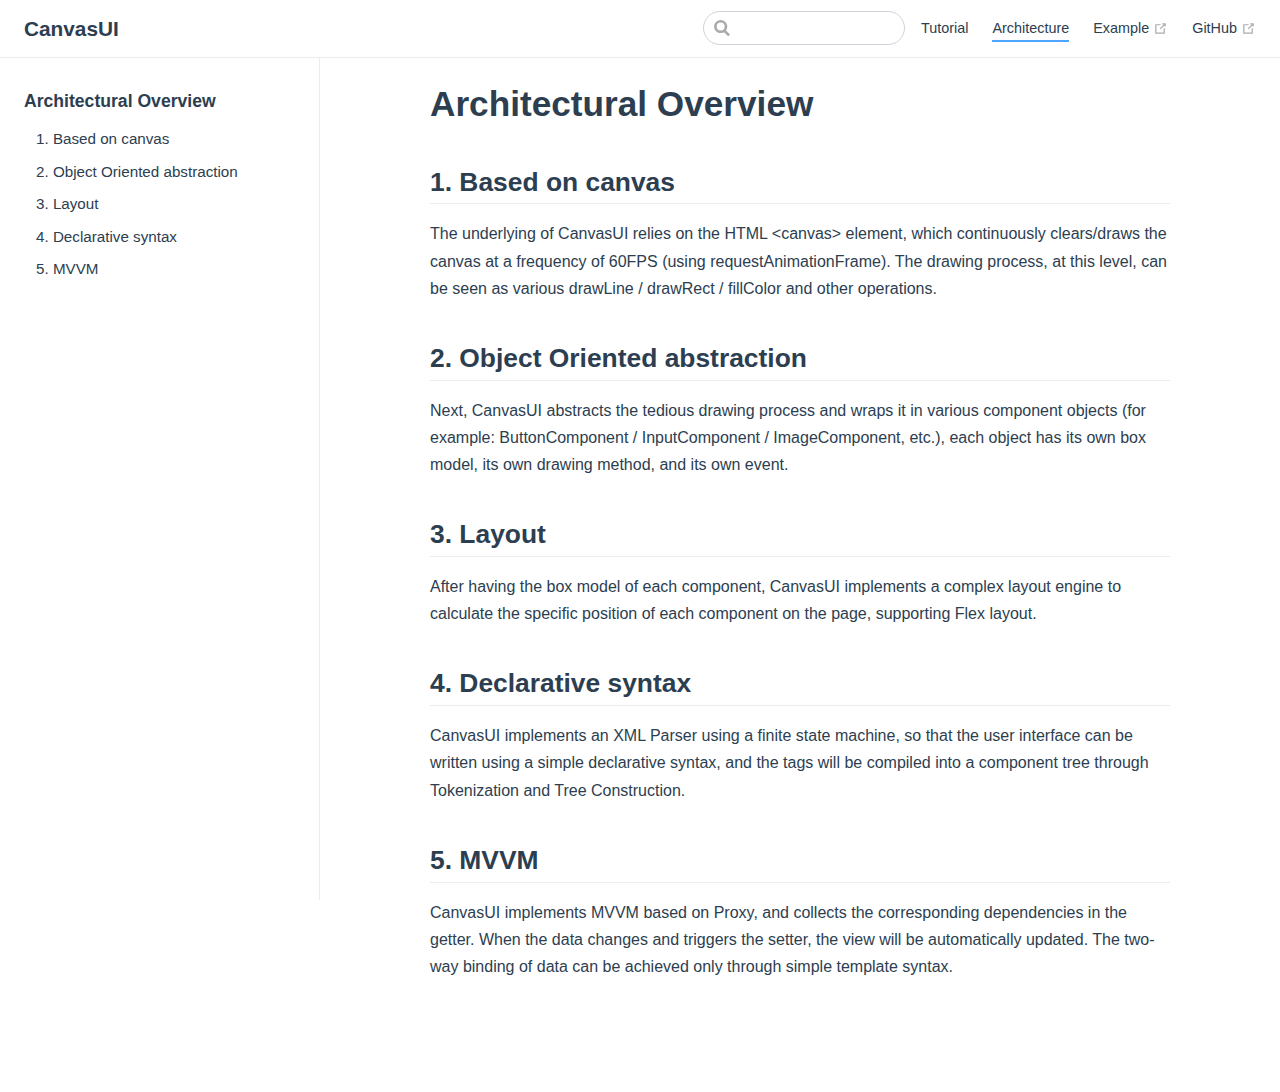
==== architecture/index.html @ ed5552cb "docs" ====
<!DOCTYPE html>
<html lang="en-US">
  <head>
    <meta charset="utf-8">
    <meta name="viewport" content="width=device-width,initial-scale=1">
    <title>Architectural Overview | CanvasUI</title>
    <meta name="generator" content="VuePress 1.9.7">
    
    <meta name="description" content="A canvas-based UI framework">
    
    <link rel="preload" href="/assets/css/0.styles.68cac97d.css" as="style"><link rel="preload" href="/assets/js/app.1a27c550.js" as="script"><link rel="preload" href="/assets/js/2.1fdbdfe2.js" as="script"><link rel="preload" href="/assets/js/8.9f7fbe34.js" as="script"><link rel="prefetch" href="/assets/js/3.8dc8bec0.js"><link rel="prefetch" href="/assets/js/4.f2395b78.js"><link rel="prefetch" href="/assets/js/5.ec38914c.js"><link rel="prefetch" href="/assets/js/6.1f639627.js"><link rel="prefetch" href="/assets/js/7.fabf9ad3.js"><link rel="prefetch" href="/assets/js/9.e9fbf378.js">
    <link rel="stylesheet" href="/assets/css/0.styles.68cac97d.css">
  </head>
  <body>
    <div id="app" data-server-rendered="true"><div class="theme-container"><header class="navbar"><div class="sidebar-button"><svg xmlns="http://www.w3.org/2000/svg" aria-hidden="true" role="img" viewBox="0 0 448 512" class="icon"><path fill="currentColor" d="M436 124H12c-6.627 0-12-5.373-12-12V80c0-6.627 5.373-12 12-12h424c6.627 0 12 5.373 12 12v32c0 6.627-5.373 12-12 12zm0 160H12c-6.627 0-12-5.373-12-12v-32c0-6.627 5.373-12 12-12h424c6.627 0 12 5.373 12 12v32c0 6.627-5.373 12-12 12zm0 160H12c-6.627 0-12-5.373-12-12v-32c0-6.627 5.373-12 12-12h424c6.627 0 12 5.373 12 12v32c0 6.627-5.373 12-12 12z"></path></svg></div> <a href="/" class="home-link router-link-active"><!----> <span class="site-name">CanvasUI</span></a> <div class="links"><div class="search-box"><input aria-label="Search" autocomplete="off" spellcheck="false" value=""> <!----></div> <nav class="nav-links can-hide"><div class="nav-item"><a href="/tutorial/" class="nav-link">
    Tutorial
  </a></div><div class="nav-item"><a href="/architecture/" aria-current="page" class="nav-link router-link-exact-active router-link-active">
    Architecture
  </a></div><div class="nav-item"><a href="/example/" target="_blank" rel="noopener noreferrer" class="nav-link external">
    Example
    <span><svg xmlns="http://www.w3.org/2000/svg" aria-hidden="true" focusable="false" x="0px" y="0px" viewBox="0 0 100 100" width="15" height="15" class="icon outbound"><path fill="currentColor" d="M18.8,85.1h56l0,0c2.2,0,4-1.8,4-4v-32h-8v28h-48v-48h28v-8h-32l0,0c-2.2,0-4,1.8-4,4v56C14.8,83.3,16.6,85.1,18.8,85.1z"></path> <polygon fill="currentColor" points="45.7,48.7 51.3,54.3 77.2,28.5 77.2,37.2 85.2,37.2 85.2,14.9 62.8,14.9 62.8,22.9 71.5,22.9"></polygon></svg> <span class="sr-only">(opens new window)</span></span></a></div><div class="nav-item"><a href="https://github.com/canvasui/CanvasUI" target="_blank" rel="noopener noreferrer" class="nav-link external">
    GitHub
    <span><svg xmlns="http://www.w3.org/2000/svg" aria-hidden="true" focusable="false" x="0px" y="0px" viewBox="0 0 100 100" width="15" height="15" class="icon outbound"><path fill="currentColor" d="M18.8,85.1h56l0,0c2.2,0,4-1.8,4-4v-32h-8v28h-48v-48h28v-8h-32l0,0c-2.2,0-4,1.8-4,4v56C14.8,83.3,16.6,85.1,18.8,85.1z"></path> <polygon fill="currentColor" points="45.7,48.7 51.3,54.3 77.2,28.5 77.2,37.2 85.2,37.2 85.2,14.9 62.8,14.9 62.8,22.9 71.5,22.9"></polygon></svg> <span class="sr-only">(opens new window)</span></span></a></div> <!----></nav></div></header> <div class="sidebar-mask"></div> <aside class="sidebar"><nav class="nav-links"><div class="nav-item"><a href="/tutorial/" class="nav-link">
    Tutorial
  </a></div><div class="nav-item"><a href="/architecture/" aria-current="page" class="nav-link router-link-exact-active router-link-active">
    Architecture
  </a></div><div class="nav-item"><a href="/example/" target="_blank" rel="noopener noreferrer" class="nav-link external">
    Example
    <span><svg xmlns="http://www.w3.org/2000/svg" aria-hidden="true" focusable="false" x="0px" y="0px" viewBox="0 0 100 100" width="15" height="15" class="icon outbound"><path fill="currentColor" d="M18.8,85.1h56l0,0c2.2,0,4-1.8,4-4v-32h-8v28h-48v-48h28v-8h-32l0,0c-2.2,0-4,1.8-4,4v56C14.8,83.3,16.6,85.1,18.8,85.1z"></path> <polygon fill="currentColor" points="45.7,48.7 51.3,54.3 77.2,28.5 77.2,37.2 85.2,37.2 85.2,14.9 62.8,14.9 62.8,22.9 71.5,22.9"></polygon></svg> <span class="sr-only">(opens new window)</span></span></a></div><div class="nav-item"><a href="https://github.com/canvasui/CanvasUI" target="_blank" rel="noopener noreferrer" class="nav-link external">
    GitHub
    <span><svg xmlns="http://www.w3.org/2000/svg" aria-hidden="true" focusable="false" x="0px" y="0px" viewBox="0 0 100 100" width="15" height="15" class="icon outbound"><path fill="currentColor" d="M18.8,85.1h56l0,0c2.2,0,4-1.8,4-4v-32h-8v28h-48v-48h28v-8h-32l0,0c-2.2,0-4,1.8-4,4v56C14.8,83.3,16.6,85.1,18.8,85.1z"></path> <polygon fill="currentColor" points="45.7,48.7 51.3,54.3 77.2,28.5 77.2,37.2 85.2,37.2 85.2,14.9 62.8,14.9 62.8,22.9 71.5,22.9"></polygon></svg> <span class="sr-only">(opens new window)</span></span></a></div> <!----></nav>  <ul class="sidebar-links"><li><section class="sidebar-group depth-0"><p class="sidebar-heading open"><span>Architectural Overview</span> <!----></p> <ul class="sidebar-links sidebar-group-items"><li><a href="/architecture/#_1-based-on-canvas" class="sidebar-link">1. Based on canvas</a><ul class="sidebar-sub-headers"></ul></li><li><a href="/architecture/#_2-object-oriented-abstraction" class="sidebar-link">2. Object Oriented abstraction</a><ul class="sidebar-sub-headers"></ul></li><li><a href="/architecture/#_3-layout" class="sidebar-link">3. Layout</a><ul class="sidebar-sub-headers"></ul></li><li><a href="/architecture/#_4-declarative-syntax" class="sidebar-link">4. Declarative syntax</a><ul class="sidebar-sub-headers"></ul></li><li><a href="/architecture/#_5-mvvm" class="sidebar-link">5. MVVM</a><ul class="sidebar-sub-headers"></ul></li></ul></section></li></ul> </aside> <main class="page"> <div class="theme-default-content content__default"><h1 id="architectural-overview"><a href="#architectural-overview" class="header-anchor">#</a> Architectural Overview</h1> <h2 id="_1-based-on-canvas"><a href="#_1-based-on-canvas" class="header-anchor">#</a> 1. Based on canvas</h2> <p>The underlying of CanvasUI relies on the HTML &lt;canvas&gt; element, which continuously clears/draws the canvas at a frequency of 60FPS (using requestAnimationFrame). The drawing process, at this level, can be seen as various drawLine / drawRect / fillColor and other operations.</p> <h2 id="_2-object-oriented-abstraction"><a href="#_2-object-oriented-abstraction" class="header-anchor">#</a> 2. Object Oriented abstraction</h2> <p>Next, CanvasUI abstracts the tedious drawing process and wraps it in various component objects (for example: ButtonComponent / InputComponent / ImageComponent, etc.), each object has its own box model, its own drawing method, and its own event.</p> <h2 id="_3-layout"><a href="#_3-layout" class="header-anchor">#</a> 3. Layout</h2> <p>After having the box model of each component, CanvasUI implements a complex layout engine to calculate the specific position of each component on the page, supporting Flex layout.</p> <h2 id="_4-declarative-syntax"><a href="#_4-declarative-syntax" class="header-anchor">#</a> 4. Declarative syntax</h2> <p>CanvasUI implements an XML Parser using a finite state machine, so that the user interface can be written using a simple declarative syntax, and the tags will be compiled into a component tree through Tokenization and Tree Construction.</p> <h2 id="_5-mvvm"><a href="#_5-mvvm" class="header-anchor">#</a> 5. MVVM</h2> <p>CanvasUI implements MVVM based on Proxy, and collects the corresponding dependencies in the getter. When the data changes and triggers the setter, the view will be automatically updated. The two-way binding of data can be achieved only through simple template syntax.</p></div> <footer class="page-edit"><!----> <!----></footer> <!----> </main></div><div class="global-ui"></div></div>
    <script src="/assets/js/app.1a27c550.js" defer></script><script src="/assets/js/2.1fdbdfe2.js" defer></script><script src="/assets/js/8.9f7fbe34.js" defer></script>
  </body>
</html>
---- assets/css/0.styles.68cac97d.css ----
code[class*=language-],pre[class*=language-]{color:#ccc;background:none;font-family:Consolas,Monaco,Andale Mono,Ubuntu Mono,monospace;font-size:1em;text-align:left;white-space:pre;word-spacing:normal;word-break:normal;word-wrap:normal;line-height:1.5;-moz-tab-size:4;-o-tab-size:4;tab-size:4;-webkit-hyphens:none;hyphens:none}pre[class*=language-]{padding:1em;margin:.5em 0;overflow:auto}:not(pre)>code[class*=language-],pre[class*=language-]{background:#2d2d2d}:not(pre)>code[class*=language-]{padding:.1em;border-radius:.3em;white-space:normal}.token.block-comment,.token.cdata,.token.comment,.token.doctype,.token.prolog{color:#999}.token.punctuation{color:#ccc}.token.attr-name,.token.deleted,.token.namespace,.token.tag{color:#e2777a}.token.function-name{color:#6196cc}.token.boolean,.token.function,.token.number{color:#f08d49}.token.class-name,.token.constant,.token.property,.token.symbol{color:#f8c555}.token.atrule,.token.builtin,.token.important,.token.keyword,.token.selector{color:#cc99cd}.token.attr-value,.token.char,.token.regex,.token.string,.token.variable{color:#7ec699}.token.entity,.token.operator,.token.url{color:#67cdcc}.token.bold,.token.important{font-weight:700}.token.italic{font-style:italic}.token.entity{cursor:help}.token.inserted{color:green}.theme-default-content code{color:#476582;padding:.25rem .5rem;margin:0;font-size:.85em;background-color:rgba(27,31,35,.05);border-radius:3px}.theme-default-content code .token.deleted{color:#ec5975}.theme-default-content code .token.inserted{color:#409eff}.theme-default-content pre,.theme-default-content pre[class*=language-]{line-height:1.4;padding:1.25rem 1.5rem;margin:.85rem 0;background-color:#282c34;border-radius:6px;overflow:auto}.theme-default-content pre[class*=language-] code,.theme-default-content pre code{color:#fff;padding:0;background-color:transparent;border-radius:0}div[class*=language-]{position:relative;background-color:#282c34;border-radius:6px}div[class*=language-] .highlight-lines{-webkit-user-select:none;user-select:none;padding-top:1.3rem;position:absolute;top:0;left:0;width:100%;line-height:1.4}div[class*=language-] .highlight-lines .highlighted{background-color:rgba(0,0,0,.66)}div[class*=language-] pre,div[class*=language-] pre[class*=language-]{background:transparent;position:relative;z-index:1}div[class*=language-]:before{position:absolute;z-index:3;top:.8em;right:1em;font-size:.75rem;color:hsla(0,0%,100%,.4)}div[class*=language-]:not(.line-numbers-mode) .line-numbers-wrapper{display:none}div[class*=language-].line-numbers-mode .highlight-lines .highlighted{position:relative}div[class*=language-].line-numbers-mode .highlight-lines .highlighted:before{content:" ";position:absolute;z-index:3;left:0;top:0;display:block;width:3.5rem;height:100%;background-color:rgba(0,0,0,.66)}div[class*=language-].line-numbers-mode pre{padding-left:4.5rem;vertical-align:middle}div[class*=language-].line-numbers-mode .line-numbers-wrapper{position:absolute;top:0;width:3.5rem;text-align:center;color:hsla(0,0%,100%,.3);padding:1.25rem 0;line-height:1.4}div[class*=language-].line-numbers-mode .line-numbers-wrapper br{-webkit-user-select:none;user-select:none}div[class*=language-].line-numbers-mode .line-numbers-wrapper .line-number{position:relative;z-index:4;-webkit-user-select:none;user-select:none;font-size:.85em}div[class*=language-].line-numbers-mode:after{content:"";position:absolute;z-index:2;top:0;left:0;width:3.5rem;height:100%;border-radius:6px 0 0 6px;border-right:1px solid rgba(0,0,0,.66);background-color:#282c34}div[class~=language-js]:before{content:"js"}div[class~=language-ts]:before{content:"ts"}div[class~=language-html]:before{content:"html"}div[class~=language-md]:before{content:"md"}div[class~=language-vue]:before{content:"vue"}div[class~=language-css]:before{content:"css"}div[class~=language-sass]:before{content:"sass"}div[class~=language-scss]:before{content:"scss"}div[class~=language-less]:before{content:"less"}div[class~=language-stylus]:before{content:"stylus"}div[class~=language-go]:before{content:"go"}div[class~=language-java]:before{content:"java"}div[class~=language-c]:before{content:"c"}div[class~=language-sh]:before{content:"sh"}div[class~=language-yaml]:before{content:"yaml"}div[class~=language-py]:before{content:"py"}div[class~=language-docker]:before{content:"docker"}div[class~=language-dockerfile]:before{content:"dockerfile"}div[class~=language-makefile]:before{content:"makefile"}div[class~=language-javascript]:before{content:"js"}div[class~=language-typescript]:before{content:"ts"}div[class~=language-markup]:before{content:"html"}div[class~=language-markdown]:before{content:"md"}div[class~=language-json]:before{content:"json"}div[class~=language-ruby]:before{content:"rb"}div[class~=language-python]:before{content:"py"}div[class~=language-bash]:before{content:"sh"}div[class~=language-php]:before{content:"php"}.custom-block .custom-block-title{font-weight:600;margin-bottom:-.4rem}.custom-block.danger,.custom-block.tip,.custom-block.warning{padding:.1rem 1.5rem;border-left-width:.5rem;border-left-style:solid;margin:1rem 0}.custom-block.tip{background-color:#f3f5f7;border-color:#42b983}.custom-block.warning{background-color:rgba(255,229,100,.3);border-color:#e7c000;color:#6b5900}.custom-block.warning .custom-block-title{color:#b29400}.custom-block.warning a{color:#2c3e50}.custom-block.danger{background-color:#ffe6e6;border-color:#c00;color:#4d0000}.custom-block.danger .custom-block-title{color:#900}.custom-block.danger a{color:#2c3e50}.custom-block.details{display:block;position:relative;border-radius:2px;margin:1.6em 0;padding:1.6em;background-color:#eee}.custom-block.details h4{margin-top:0}.custom-block.details figure:last-child,.custom-block.details p:last-child{margin-bottom:0;padding-bottom:0}.custom-block.details summary{outline:none;cursor:pointer}.arrow{display:inline-block;width:0;height:0}.arrow.up{border-bottom:6px solid #ccc}.arrow.down,.arrow.up{border-left:4px solid transparent;border-right:4px solid transparent}.arrow.down{border-top:6px solid #ccc}.arrow.right{border-left:6px solid #ccc}.arrow.left,.arrow.right{border-top:4px solid transparent;border-bottom:4px solid transparent}.arrow.left{border-right:6px solid #ccc}.theme-default-content:not(.custom){max-width:740px;margin:0 auto;padding:2rem 2.5rem}@media (max-width:959px){.theme-default-content:not(.custom){padding:2rem}}@media (max-width:419px){.theme-default-content:not(.custom){padding:1.5rem}}.table-of-contents .badge{vertical-align:middle}body,html{padding:0;margin:0;background-color:#fff}body{font-family:-apple-system,BlinkMacSystemFont,Segoe UI,Roboto,Oxygen,Ubuntu,Cantarell,Fira Sans,Droid Sans,Helvetica Neue,sans-serif;-webkit-font-smoothing:antialiased;-moz-osx-font-smoothing:grayscale;font-size:16px;color:#2c3e50}.page{padding-left:20rem}.navbar{z-index:20;right:0;height:3.6rem;background-color:#fff;box-sizing:border-box;border-bottom:1px solid #eaecef}.navbar,.sidebar-mask{position:fixed;top:0;left:0}.sidebar-mask{z-index:9;width:100vw;height:100vh;display:none}.sidebar{font-size:16px;background-color:#fff;width:20rem;position:fixed;z-index:10;margin:0;top:3.6rem;left:0;bottom:0;box-sizing:border-box;border-right:1px solid #eaecef;overflow-y:auto}.theme-default-content:not(.custom)>:first-child{margin-top:3.6rem}.theme-default-content:not(.custom) a:hover{text-decoration:underline}.theme-default-content:not(.custom) p.demo{padding:1rem 1.5rem;border:1px solid #ddd;border-radius:4px}.theme-default-content:not(.custom) img{max-width:100%}.theme-default-content.custom{padding:0;margin:0}.theme-default-content.custom img{max-width:100%}a{font-weight:500;text-decoration:none}a,p a code{color:#409eff}p a code{font-weight:400}kbd{background:#eee;border:.15rem solid #ddd;border-bottom:.25rem solid #ddd;border-radius:.15rem;padding:0 .15em}blockquote{font-size:1rem;color:#999;border-left:.2rem solid #dfe2e5;margin:1rem 0;padding:.25rem 0 .25rem 1rem}blockquote>p{margin:0}ol,ul{padding-left:1.2em}strong{font-weight:600}h1,h2,h3,h4,h5,h6{font-weight:600;line-height:1.25}.theme-default-content:not(.custom)>h1,.theme-default-content:not(.custom)>h2,.theme-default-content:not(.custom)>h3,.theme-default-content:not(.custom)>h4,.theme-default-content:not(.custom)>h5,.theme-default-content:not(.custom)>h6{margin-top:-3.1rem;padding-top:4.6rem;margin-bottom:0}.theme-default-content:not(.custom)>h1:first-child,.theme-default-content:not(.custom)>h2:first-child,.theme-default-content:not(.custom)>h3:first-child,.theme-default-content:not(.custom)>h4:first-child,.theme-default-content:not(.custom)>h5:first-child,.theme-default-content:not(.custom)>h6:first-child{margin-top:-1.5rem;margin-bottom:1rem}.theme-default-content:not(.custom)>h1:first-child+.custom-block,.theme-default-content:not(.custom)>h1:first-child+p,.theme-default-content:not(.custom)>h1:first-child+pre,.theme-default-content:not(.custom)>h2:first-child+.custom-block,.theme-default-content:not(.custom)>h2:first-child+p,.theme-default-content:not(.custom)>h2:first-child+pre,.theme-default-content:not(.custom)>h3:first-child+.custom-block,.theme-default-content:not(.custom)>h3:first-child+p,.theme-default-content:not(.custom)>h3:first-child+pre,.theme-default-content:not(.custom)>h4:first-child+.custom-block,.theme-default-content:not(.custom)>h4:first-child+p,.theme-default-content:not(.custom)>h4:first-child+pre,.theme-default-content:not(.custom)>h5:first-child+.custom-block,.theme-default-content:not(.custom)>h5:first-child+p,.theme-default-content:not(.custom)>h5:first-child+pre,.theme-default-content:not(.custom)>h6:first-child+.custom-block,.theme-default-content:not(.custom)>h6:first-child+p,.theme-default-content:not(.custom)>h6:first-child+pre{margin-top:2rem}h1:focus .header-anchor,h1:hover .header-anchor,h2:focus .header-anchor,h2:hover .header-anchor,h3:focus .header-anchor,h3:hover .header-anchor,h4:focus .header-anchor,h4:hover .header-anchor,h5:focus .header-anchor,h5:hover .header-anchor,h6:focus .header-anchor,h6:hover .header-anchor{opacity:1}h1{font-size:2.2rem}h2{font-size:1.65rem;padding-bottom:.3rem;border-bottom:1px solid #eaecef}h3{font-size:1.35rem}a.header-anchor{font-size:.85em;float:left;margin-left:-.87em;padding-right:.23em;margin-top:.125em;opacity:0}a.header-anchor:focus,a.header-anchor:hover{text-decoration:none}.line-number,code,kbd{font-family:source-code-pro,Menlo,Monaco,Consolas,Courier New,monospace}ol,p,ul{line-height:1.7}hr{border:0;border-top:1px solid #eaecef}table{border-collapse:collapse;margin:1rem 0;display:block;overflow-x:auto}tr{border-top:1px solid #dfe2e5}tr:nth-child(2n){background-color:#f6f8fa}td,th{border:1px solid #dfe2e5;padding:.6em 1em}.theme-container.sidebar-open .sidebar-mask{display:block}.theme-container.no-navbar .theme-default-content:not(.custom)>h1,.theme-container.no-navbar h2,.theme-container.no-navbar h3,.theme-container.no-navbar h4,.theme-container.no-navbar h5,.theme-container.no-navbar h6{margin-top:1.5rem;padding-top:0}.theme-container.no-navbar .sidebar{top:0}@media (min-width:720px){.theme-container.no-sidebar .sidebar{display:none}.theme-container.no-sidebar .page{padding-left:0}}@media (max-width:959px){.sidebar{font-size:15px;width:16.4rem}.page{padding-left:16.4rem}}@media (max-width:719px){.sidebar{top:0;padding-top:3.6rem;transform:translateX(-100%);transition:transform .2s ease}.page{padding-left:0}.theme-container.sidebar-open .sidebar{transform:translateX(0)}.theme-container.no-navbar .sidebar{padding-top:0}}@media (max-width:419px){h1{font-size:1.9rem}.theme-default-content div[class*=language-]{margin:.85rem -1.5rem;border-radius:0}}#nprogress{pointer-events:none}#nprogress .bar{background:#409eff;position:fixed;z-index:1031;top:0;left:0;width:100%;height:2px}#nprogress .peg{display:block;position:absolute;right:0;width:100px;height:100%;box-shadow:0 0 10px #409eff,0 0 5px #409eff;opacity:1;transform:rotate(3deg) translateY(-4px)}#nprogress .spinner{display:block;position:fixed;z-index:1031;top:15px;right:15px}#nprogress .spinner-icon{width:18px;height:18px;box-sizing:border-box;border-color:#409eff transparent transparent #409eff;border-style:solid;border-width:2px;border-radius:50%;-webkit-animation:nprogress-spinner .4s linear infinite;animation:nprogress-spinner .4s linear infinite}.nprogress-custom-parent{overflow:hidden;position:relative}.nprogress-custom-parent #nprogress .bar,.nprogress-custom-parent #nprogress .spinner{position:absolute}@-webkit-keyframes nprogress-spinner{0%{transform:rotate(0deg)}to{transform:rotate(1turn)}}@keyframes nprogress-spinner{0%{transform:rotate(0deg)}to{transform:rotate(1turn)}}.icon.outbound{color:#aaa;display:inline-block;vertical-align:middle;position:relative;top:-1px}.sr-only{position:absolute;width:1px;height:1px;padding:0;margin:-1px;overflow:hidden;clip:rect(0,0,0,0);white-space:nowrap;border-width:0}.home{padding:3.6rem 2rem 0;max-width:960px;margin:0 auto;display:block}.home .hero{text-align:center}.home .hero img{max-width:100%;max-height:280px;display:block;margin:3rem auto 1.5rem}.home .hero h1{font-size:3rem}.home .hero .action,.home .hero .description,.home .hero h1{margin:1.8rem auto}.home .hero .description{max-width:35rem;font-size:1.6rem;line-height:1.3;color:#6a8bad}.home .hero .action-button{display:inline-block;font-size:1.2rem;color:#fff;background-color:#409eff;padding:.8rem 1.6rem;border-radius:4px;transition:background-color .1s ease;box-sizing:border-box;border-bottom:1px solid #208eff}.home .hero .action-button:hover{background-color:#53a8ff}.home .features{border-top:1px solid #eaecef;padding:1.2rem 0;margin-top:2.5rem;display:flex;flex-wrap:wrap;align-items:flex-start;align-content:stretch;justify-content:space-between}.home .feature{flex-grow:1;flex-basis:30%;max-width:30%}.home .feature h2{font-size:1.4rem;font-weight:500;border-bottom:none;padding-bottom:0;color:#3a5169}.home .feature p{color:#4e6e8e}.home .footer{padding:2.5rem;border-top:1px solid #eaecef;text-align:center;color:#4e6e8e}@media (max-width:719px){.home .features{flex-direction:column}.home .feature{max-width:100%;padding:0 2.5rem}}@media (max-width:419px){.home{padding-left:1.5rem;padding-right:1.5rem}.home .hero img{max-height:210px;margin:2rem auto 1.2rem}.home .hero h1{font-size:2rem}.home .hero .action,.home .hero .description,.home .hero h1{margin:1.2rem auto}.home .hero .description{font-size:1.2rem}.home .hero .action-button{font-size:1rem;padding:.6rem 1.2rem}.home .feature h2{font-size:1.25rem}}.search-box{display:inline-block;position:relative;margin-right:1rem}.search-box input{cursor:text;width:10rem;height:2rem;color:#4e6e8e;display:inline-block;border:1px solid #cfd4db;border-radius:2rem;font-size:.9rem;line-height:2rem;padding:0 .5rem 0 2rem;outline:none;transition:all .2s ease;background:#fff url(/assets/img/search.83621669.svg) .6rem .5rem no-repeat;background-size:1rem}.search-box input:focus{cursor:auto;border-color:#409eff}.search-box .suggestions{background:#fff;width:20rem;position:absolute;top:2rem;border:1px solid #cfd4db;border-radius:6px;padding:.4rem;list-style-type:none}.search-box .suggestions.align-right{right:0}.search-box .suggestion{line-height:1.4;padding:.4rem .6rem;border-radius:4px;cursor:pointer}.search-box .suggestion a{white-space:normal;color:#5d82a6}.search-box .suggestion a .page-title{font-weight:600}.search-box .suggestion a .header{font-size:.9em;margin-left:.25em}.search-box .suggestion.focused{background-color:#f3f4f5}.search-box .suggestion.focused a{color:#409eff}@media (max-width:959px){.search-box input{cursor:pointer;width:0;border-color:transparent;position:relative}.search-box input:focus{cursor:text;left:0;width:10rem}}@media (-ms-high-contrast:none){.search-box input{height:2rem}}@media (max-width:959px) and (min-width:719px){.search-box .suggestions{left:0}}@media (max-width:719px){.search-box{margin-right:0}.search-box input{left:1rem}.search-box .suggestions{right:0}}@media (max-width:419px){.search-box .suggestions{width:calc(100vw - 4rem)}.search-box input:focus{width:8rem}}.sidebar-button{cursor:pointer;display:none;width:1.25rem;height:1.25rem;position:absolute;padding:.6rem;top:.6rem;left:1rem}.sidebar-button .icon{display:block;width:1.25rem;height:1.25rem}@media (max-width:719px){.sidebar-button{display:block}}.dropdown-enter,.dropdown-leave-to{height:0!important}.dropdown-wrapper{cursor:pointer}.dropdown-wrapper .dropdown-title,.dropdown-wrapper .mobile-dropdown-title{display:block;font-size:.9rem;font-family:inherit;cursor:inherit;padding:inherit;line-height:1.4rem;background:transparent;border:none;font-weight:500;color:#2c3e50}.dropdown-wrapper .dropdown-title:hover,.dropdown-wrapper .mobile-dropdown-title:hover{border-color:transparent}.dropdown-wrapper .dropdown-title .arrow,.dropdown-wrapper .mobile-dropdown-title .arrow{vertical-align:middle;margin-top:-1px;margin-left:.4rem}.dropdown-wrapper .mobile-dropdown-title{display:none;font-weight:600}.dropdown-wrapper .mobile-dropdown-title font-size inherit:hover{color:#409eff}.dropdown-wrapper .nav-dropdown .dropdown-item{color:inherit;line-height:1.7rem}.dropdown-wrapper .nav-dropdown .dropdown-item h4{margin:.45rem 0 0;border-top:1px solid #eee;padding:1rem 1.5rem .45rem 1.25rem}.dropdown-wrapper .nav-dropdown .dropdown-item .dropdown-subitem-wrapper{padding:0;list-style:none}.dropdown-wrapper .nav-dropdown .dropdown-item .dropdown-subitem-wrapper .dropdown-subitem{font-size:.9em}.dropdown-wrapper .nav-dropdown .dropdown-item a{display:block;line-height:1.7rem;position:relative;border-bottom:none;font-weight:400;margin-bottom:0;padding:0 1.5rem 0 1.25rem}.dropdown-wrapper .nav-dropdown .dropdown-item a.router-link-active,.dropdown-wrapper .nav-dropdown .dropdown-item a:hover{color:#409eff}.dropdown-wrapper .nav-dropdown .dropdown-item a.router-link-active:after{content:"";width:0;height:0;border-left:5px solid #409eff;border-top:3px solid transparent;border-bottom:3px solid transparent;position:absolute;top:calc(50% - 2px);left:9px}.dropdown-wrapper .nav-dropdown .dropdown-item:first-child h4{margin-top:0;padding-top:0;border-top:0}@media (max-width:719px){.dropdown-wrapper.open .dropdown-title{margin-bottom:.5rem}.dropdown-wrapper .dropdown-title{display:none}.dropdown-wrapper .mobile-dropdown-title{display:block}.dropdown-wrapper .nav-dropdown{transition:height .1s ease-out;overflow:hidden}.dropdown-wrapper .nav-dropdown .dropdown-item h4{border-top:0;margin-top:0;padding-top:0}.dropdown-wrapper .nav-dropdown .dropdown-item>a,.dropdown-wrapper .nav-dropdown .dropdown-item h4{font-size:15px;line-height:2rem}.dropdown-wrapper .nav-dropdown .dropdown-item .dropdown-subitem{font-size:14px;padding-left:1rem}}@media (min-width:719px){.dropdown-wrapper{height:1.8rem}.dropdown-wrapper.open .nav-dropdown,.dropdown-wrapper:hover .nav-dropdown{display:block!important}.dropdown-wrapper.open:blur{display:none}.dropdown-wrapper .nav-dropdown{display:none;height:auto!important;box-sizing:border-box;max-height:calc(100vh - 2.7rem);overflow-y:auto;position:absolute;top:100%;right:0;background-color:#fff;padding:.6rem 0;border:1px solid;border-color:#ddd #ddd #ccc;text-align:left;border-radius:.25rem;white-space:nowrap;margin:0}}.nav-links{display:inline-block}.nav-links a{line-height:1.4rem;color:inherit}.nav-links a.router-link-active,.nav-links a:hover{color:#409eff}.nav-links .nav-item{position:relative;display:inline-block;margin-left:1.5rem;line-height:2rem}.nav-links .nav-item:first-child{margin-left:0}.nav-links .repo-link{margin-left:1.5rem}@media (max-width:719px){.nav-links .nav-item,.nav-links .repo-link{margin-left:0}}@media (min-width:719px){.nav-links a.router-link-active,.nav-links a:hover{color:#2c3e50}.nav-item>a:not(.external).router-link-active,.nav-item>a:not(.external):hover{margin-bottom:-2px;border-bottom:2px solid #4fa6ff}}.navbar{padding:.7rem 1.5rem;line-height:2.2rem}.navbar a,.navbar img,.navbar span{display:inline-block}.navbar .logo{height:2.2rem;min-width:2.2rem;margin-right:.8rem;vertical-align:top}.navbar .site-name{font-size:1.3rem;font-weight:600;color:#2c3e50;position:relative}.navbar .links{padding-left:1.5rem;box-sizing:border-box;background-color:#fff;white-space:nowrap;font-size:.9rem;position:absolute;right:1.5rem;top:.7rem;display:flex}.navbar .links .search-box{flex:0 0 auto;vertical-align:top}@media (max-width:719px){.navbar{padding-left:4rem}.navbar .can-hide{display:none}.navbar .links{padding-left:1.5rem}.navbar .site-name{width:calc(100vw - 9.4rem);overflow:hidden;white-space:nowrap;text-overflow:ellipsis}}.page-edit{max-width:740px;margin:0 auto;padding:2rem 2.5rem}@media (max-width:959px){.page-edit{padding:2rem}}@media (max-width:419px){.page-edit{padding:1.5rem}}.page-edit{padding-top:1rem;padding-bottom:1rem;overflow:auto}.page-edit .edit-link{display:inline-block}.page-edit .edit-link a{color:#4e6e8e;margin-right:.25rem}.page-edit .last-updated{float:right;font-size:.9em}.page-edit .last-updated .prefix{font-weight:500;color:#4e6e8e}.page-edit .last-updated .time{font-weight:400;color:#767676}@media (max-width:719px){.page-edit .edit-link{margin-bottom:.5rem}.page-edit .last-updated{font-size:.8em;float:none;text-align:left}}.page-nav{max-width:740px;margin:0 auto;padding:2rem 2.5rem}@media (max-width:959px){.page-nav{padding:2rem}}@media (max-width:419px){.page-nav{padding:1.5rem}}.page-nav{padding-top:1rem;padding-bottom:0}.page-nav .inner{min-height:2rem;margin-top:0;border-top:1px solid #eaecef;padding-top:1rem;overflow:auto}.page-nav .next{float:right}.page{padding-bottom:2rem;display:block}.sidebar-group .sidebar-group{padding-left:.5em}.sidebar-group:not(.collapsable) .sidebar-heading:not(.clickable){cursor:auto;color:inherit}.sidebar-group.is-sub-group{padding-left:0}.sidebar-group.is-sub-group>.sidebar-heading{font-size:.95em;line-height:1.4;font-weight:400;padding-left:2rem}.sidebar-group.is-sub-group>.sidebar-heading:not(.clickable){opacity:.5}.sidebar-group.is-sub-group>.sidebar-group-items{padding-left:1rem}.sidebar-group.is-sub-group>.sidebar-group-items>li>.sidebar-link{font-size:.95em;border-left:none}.sidebar-group.depth-2>.sidebar-heading{border-left:none}.sidebar-heading{color:#2c3e50;transition:color .15s ease;cursor:pointer;font-size:1.1em;font-weight:700;padding:.35rem 1.5rem .35rem 1.25rem;width:100%;box-sizing:border-box;margin:0;border-left:.25rem solid transparent}.sidebar-heading.open,.sidebar-heading:hover{color:inherit}.sidebar-heading .arrow{position:relative;top:-.12em;left:.5em}.sidebar-heading.clickable.active{font-weight:600;color:#409eff;border-left-color:#409eff}.sidebar-heading.clickable:hover{color:#409eff}.sidebar-group-items{transition:height .1s ease-out;font-size:.95em;overflow:hidden}.sidebar .sidebar-sub-headers{padding-left:1rem;font-size:.95em}a.sidebar-link{font-size:1em;font-weight:400;display:inline-block;color:#2c3e50;border-left:.25rem solid transparent;padding:.35rem 1rem .35rem 1.25rem;line-height:1.4;width:100%;box-sizing:border-box}a.sidebar-link:hover{color:#409eff}a.sidebar-link.active{font-weight:600;color:#409eff;border-left-color:#409eff}.sidebar-group a.sidebar-link{padding-left:2rem}.sidebar-sub-headers a.sidebar-link{padding-top:.25rem;padding-bottom:.25rem;border-left:none}.sidebar-sub-headers a.sidebar-link.active{font-weight:500}.sidebar ul{padding:0;margin:0;list-style-type:none}.sidebar a{display:inline-block}.sidebar .nav-links{display:none;border-bottom:1px solid #eaecef;padding:.5rem 0 .75rem}.sidebar .nav-links a{font-weight:600}.sidebar .nav-links .nav-item,.sidebar .nav-links .repo-link{display:block;line-height:1.25rem;font-size:1.1em;padding:.5rem 0 .5rem 1.5rem}.sidebar>.sidebar-links{padding:1.5rem 0}.sidebar>.sidebar-links>li>a.sidebar-link{font-size:1.1em;line-height:1.7;font-weight:700}.sidebar>.sidebar-links>li:not(:first-child){margin-top:.75rem}@media (max-width:719px){.sidebar .nav-links{display:block}.sidebar .nav-links .dropdown-wrapper .nav-dropdown .dropdown-item a.router-link-active:after{top:calc(1rem - 2px)}.sidebar>.sidebar-links{padding:1rem 0}}.badge[data-v-15b7b770]{display:inline-block;font-size:14px;height:18px;line-height:18px;border-radius:3px;padding:0 6px;color:#fff}.badge.green[data-v-15b7b770],.badge.tip[data-v-15b7b770],.badge[data-v-15b7b770]{background-color:#42b983}.badge.error[data-v-15b7b770]{background-color:#da5961}.badge.warn[data-v-15b7b770],.badge.warning[data-v-15b7b770],.badge.yellow[data-v-15b7b770]{background-color:#e7c000}.badge+.badge[data-v-15b7b770]{margin-left:5px}.theme-code-block[data-v-759a7d02]{display:none}.theme-code-block__active[data-v-759a7d02]{display:block}.theme-code-block>pre[data-v-759a7d02]{background-color:orange}.theme-code-group__nav[data-v-deefee04]{margin-bottom:-35px;background-color:#282c34;padding-bottom:22px;border-top-left-radius:6px;border-top-right-radius:6px;padding-left:10px;padding-top:10px}.theme-code-group__ul[data-v-deefee04]{margin:auto 0;padding-left:0;display:inline-flex;list-style:none}.theme-code-group__nav-tab[data-v-deefee04]{border:0;padding:5px;cursor:pointer;background-color:transparent;font-size:.85em;line-height:1.4;color:hsla(0,0%,100%,.9);font-weight:600}.theme-code-group__nav-tab-active[data-v-deefee04]{border-bottom:1px solid #42b983}.pre-blank[data-v-deefee04]{color:#42b983}
---- assets/css/0.styles.68cac97d.css ----
code[class*=language-],pre[class*=language-]{color:#ccc;background:none;font-family:Consolas,Monaco,Andale Mono,Ubuntu Mono,monospace;font-size:1em;text-align:left;white-space:pre;word-spacing:normal;word-break:normal;word-wrap:normal;line-height:1.5;-moz-tab-size:4;-o-tab-size:4;tab-size:4;-webkit-hyphens:none;hyphens:none}pre[class*=language-]{padding:1em;margin:.5em 0;overflow:auto}:not(pre)>code[class*=language-],pre[class*=language-]{background:#2d2d2d}:not(pre)>code[class*=language-]{padding:.1em;border-radius:.3em;white-space:normal}.token.block-comment,.token.cdata,.token.comment,.token.doctype,.token.prolog{color:#999}.token.punctuation{color:#ccc}.token.attr-name,.token.deleted,.token.namespace,.token.tag{color:#e2777a}.token.function-name{color:#6196cc}.token.boolean,.token.function,.token.number{color:#f08d49}.token.class-name,.token.constant,.token.property,.token.symbol{color:#f8c555}.token.atrule,.token.builtin,.token.important,.token.keyword,.token.selector{color:#cc99cd}.token.attr-value,.token.char,.token.regex,.token.string,.token.variable{color:#7ec699}.token.entity,.token.operator,.token.url{color:#67cdcc}.token.bold,.token.important{font-weight:700}.token.italic{font-style:italic}.token.entity{cursor:help}.token.inserted{color:green}.theme-default-content code{color:#476582;padding:.25rem .5rem;margin:0;font-size:.85em;background-color:rgba(27,31,35,.05);border-radius:3px}.theme-default-content code .token.deleted{color:#ec5975}.theme-default-content code .token.inserted{color:#409eff}.theme-default-content pre,.theme-default-content pre[class*=language-]{line-height:1.4;padding:1.25rem 1.5rem;margin:.85rem 0;background-color:#282c34;border-radius:6px;overflow:auto}.theme-default-content pre[class*=language-] code,.theme-default-content pre code{color:#fff;padding:0;background-color:transparent;border-radius:0}div[class*=language-]{position:relative;background-color:#282c34;border-radius:6px}div[class*=language-] .highlight-lines{-webkit-user-select:none;user-select:none;padding-top:1.3rem;position:absolute;top:0;left:0;width:100%;line-height:1.4}div[class*=language-] .highlight-lines .highlighted{background-color:rgba(0,0,0,.66)}div[class*=language-] pre,div[class*=language-] pre[class*=language-]{background:transparent;position:relative;z-index:1}div[class*=language-]:before{position:absolute;z-index:3;top:.8em;right:1em;font-size:.75rem;color:hsla(0,0%,100%,.4)}div[class*=language-]:not(.line-numbers-mode) .line-numbers-wrapper{display:none}div[class*=language-].line-numbers-mode .highlight-lines .highlighted{position:relative}div[class*=language-].line-numbers-mode .highlight-lines .highlighted:before{content:" ";position:absolute;z-index:3;left:0;top:0;display:block;width:3.5rem;height:100%;background-color:rgba(0,0,0,.66)}div[class*=language-].line-numbers-mode pre{padding-left:4.5rem;vertical-align:middle}div[class*=language-].line-numbers-mode .line-numbers-wrapper{position:absolute;top:0;width:3.5rem;text-align:center;color:hsla(0,0%,100%,.3);padding:1.25rem 0;line-height:1.4}div[class*=language-].line-numbers-mode .line-numbers-wrapper br{-webkit-user-select:none;user-select:none}div[class*=language-].line-numbers-mode .line-numbers-wrapper .line-number{position:relative;z-index:4;-webkit-user-select:none;user-select:none;font-size:.85em}div[class*=language-].line-numbers-mode:after{content:"";position:absolute;z-index:2;top:0;left:0;width:3.5rem;height:100%;border-radius:6px 0 0 6px;border-right:1px solid rgba(0,0,0,.66);background-color:#282c34}div[class~=language-js]:before{content:"js"}div[class~=language-ts]:before{content:"ts"}div[class~=language-html]:before{content:"html"}div[class~=language-md]:before{content:"md"}div[class~=language-vue]:before{content:"vue"}div[class~=language-css]:before{content:"css"}div[class~=language-sass]:before{content:"sass"}div[class~=language-scss]:before{content:"scss"}div[class~=language-less]:before{content:"less"}div[class~=language-stylus]:before{content:"stylus"}div[class~=language-go]:before{content:"go"}div[class~=language-java]:before{content:"java"}div[class~=language-c]:before{content:"c"}div[class~=language-sh]:before{content:"sh"}div[class~=language-yaml]:before{content:"yaml"}div[class~=language-py]:before{content:"py"}div[class~=language-docker]:before{content:"docker"}div[class~=language-dockerfile]:before{content:"dockerfile"}div[class~=language-makefile]:before{content:"makefile"}div[class~=language-javascript]:before{content:"js"}div[class~=language-typescript]:before{content:"ts"}div[class~=language-markup]:before{content:"html"}div[class~=language-markdown]:before{content:"md"}div[class~=language-json]:before{content:"json"}div[class~=language-ruby]:before{content:"rb"}div[class~=language-python]:before{content:"py"}div[class~=language-bash]:before{content:"sh"}div[class~=language-php]:before{content:"php"}.custom-block .custom-block-title{font-weight:600;margin-bottom:-.4rem}.custom-block.danger,.custom-block.tip,.custom-block.warning{padding:.1rem 1.5rem;border-left-width:.5rem;border-left-style:solid;margin:1rem 0}.custom-block.tip{background-color:#f3f5f7;border-color:#42b983}.custom-block.warning{background-color:rgba(255,229,100,.3);border-color:#e7c000;color:#6b5900}.custom-block.warning .custom-block-title{color:#b29400}.custom-block.warning a{color:#2c3e50}.custom-block.danger{background-color:#ffe6e6;border-color:#c00;color:#4d0000}.custom-block.danger .custom-block-title{color:#900}.custom-block.danger a{color:#2c3e50}.custom-block.details{display:block;position:relative;border-radius:2px;margin:1.6em 0;padding:1.6em;background-color:#eee}.custom-block.details h4{margin-top:0}.custom-block.details figure:last-child,.custom-block.details p:last-child{margin-bottom:0;padding-bottom:0}.custom-block.details summary{outline:none;cursor:pointer}.arrow{display:inline-block;width:0;height:0}.arrow.up{border-bottom:6px solid #ccc}.arrow.down,.arrow.up{border-left:4px solid transparent;border-right:4px solid transparent}.arrow.down{border-top:6px solid #ccc}.arrow.right{border-left:6px solid #ccc}.arrow.left,.arrow.right{border-top:4px solid transparent;border-bottom:4px solid transparent}.arrow.left{border-right:6px solid #ccc}.theme-default-content:not(.custom){max-width:740px;margin:0 auto;padding:2rem 2.5rem}@media (max-width:959px){.theme-default-content:not(.custom){padding:2rem}}@media (max-width:419px){.theme-default-content:not(.custom){padding:1.5rem}}.table-of-contents .badge{vertical-align:middle}body,html{padding:0;margin:0;background-color:#fff}body{font-family:-apple-system,BlinkMacSystemFont,Segoe UI,Roboto,Oxygen,Ubuntu,Cantarell,Fira Sans,Droid Sans,Helvetica Neue,sans-serif;-webkit-font-smoothing:antialiased;-moz-osx-font-smoothing:grayscale;font-size:16px;color:#2c3e50}.page{padding-left:20rem}.navbar{z-index:20;right:0;height:3.6rem;background-color:#fff;box-sizing:border-box;border-bottom:1px solid #eaecef}.navbar,.sidebar-mask{position:fixed;top:0;left:0}.sidebar-mask{z-index:9;width:100vw;height:100vh;display:none}.sidebar{font-size:16px;background-color:#fff;width:20rem;position:fixed;z-index:10;margin:0;top:3.6rem;left:0;bottom:0;box-sizing:border-box;border-right:1px solid #eaecef;overflow-y:auto}.theme-default-content:not(.custom)>:first-child{margin-top:3.6rem}.theme-default-content:not(.custom) a:hover{text-decoration:underline}.theme-default-content:not(.custom) p.demo{padding:1rem 1.5rem;border:1px solid #ddd;border-radius:4px}.theme-default-content:not(.custom) img{max-width:100%}.theme-default-content.custom{padding:0;margin:0}.theme-default-content.custom img{max-width:100%}a{font-weight:500;text-decoration:none}a,p a code{color:#409eff}p a code{font-weight:400}kbd{background:#eee;border:.15rem solid #ddd;border-bottom:.25rem solid #ddd;border-radius:.15rem;padding:0 .15em}blockquote{font-size:1rem;color:#999;border-left:.2rem solid #dfe2e5;margin:1rem 0;padding:.25rem 0 .25rem 1rem}blockquote>p{margin:0}ol,ul{padding-left:1.2em}strong{font-weight:600}h1,h2,h3,h4,h5,h6{font-weight:600;line-height:1.25}.theme-default-content:not(.custom)>h1,.theme-default-content:not(.custom)>h2,.theme-default-content:not(.custom)>h3,.theme-default-content:not(.custom)>h4,.theme-default-content:not(.custom)>h5,.theme-default-content:not(.custom)>h6{margin-top:-3.1rem;padding-top:4.6rem;margin-bottom:0}.theme-default-content:not(.custom)>h1:first-child,.theme-default-content:not(.custom)>h2:first-child,.theme-default-content:not(.custom)>h3:first-child,.theme-default-content:not(.custom)>h4:first-child,.theme-default-content:not(.custom)>h5:first-child,.theme-default-content:not(.custom)>h6:first-child{margin-top:-1.5rem;margin-bottom:1rem}.theme-default-content:not(.custom)>h1:first-child+.custom-block,.theme-default-content:not(.custom)>h1:first-child+p,.theme-default-content:not(.custom)>h1:first-child+pre,.theme-default-content:not(.custom)>h2:first-child+.custom-block,.theme-default-content:not(.custom)>h2:first-child+p,.theme-default-content:not(.custom)>h2:first-child+pre,.theme-default-content:not(.custom)>h3:first-child+.custom-block,.theme-default-content:not(.custom)>h3:first-child+p,.theme-default-content:not(.custom)>h3:first-child+pre,.theme-default-content:not(.custom)>h4:first-child+.custom-block,.theme-default-content:not(.custom)>h4:first-child+p,.theme-default-content:not(.custom)>h4:first-child+pre,.theme-default-content:not(.custom)>h5:first-child+.custom-block,.theme-default-content:not(.custom)>h5:first-child+p,.theme-default-content:not(.custom)>h5:first-child+pre,.theme-default-content:not(.custom)>h6:first-child+.custom-block,.theme-default-content:not(.custom)>h6:first-child+p,.theme-default-content:not(.custom)>h6:first-child+pre{margin-top:2rem}h1:focus .header-anchor,h1:hover .header-anchor,h2:focus .header-anchor,h2:hover .header-anchor,h3:focus .header-anchor,h3:hover .header-anchor,h4:focus .header-anchor,h4:hover .header-anchor,h5:focus .header-anchor,h5:hover .header-anchor,h6:focus .header-anchor,h6:hover .header-anchor{opacity:1}h1{font-size:2.2rem}h2{font-size:1.65rem;padding-bottom:.3rem;border-bottom:1px solid #eaecef}h3{font-size:1.35rem}a.header-anchor{font-size:.85em;float:left;margin-left:-.87em;padding-right:.23em;margin-top:.125em;opacity:0}a.header-anchor:focus,a.header-anchor:hover{text-decoration:none}.line-number,code,kbd{font-family:source-code-pro,Menlo,Monaco,Consolas,Courier New,monospace}ol,p,ul{line-height:1.7}hr{border:0;border-top:1px solid #eaecef}table{border-collapse:collapse;margin:1rem 0;display:block;overflow-x:auto}tr{border-top:1px solid #dfe2e5}tr:nth-child(2n){background-color:#f6f8fa}td,th{border:1px solid #dfe2e5;padding:.6em 1em}.theme-container.sidebar-open .sidebar-mask{display:block}.theme-container.no-navbar .theme-default-content:not(.custom)>h1,.theme-container.no-navbar h2,.theme-container.no-navbar h3,.theme-container.no-navbar h4,.theme-container.no-navbar h5,.theme-container.no-navbar h6{margin-top:1.5rem;padding-top:0}.theme-container.no-navbar .sidebar{top:0}@media (min-width:720px){.theme-container.no-sidebar .sidebar{display:none}.theme-container.no-sidebar .page{padding-left:0}}@media (max-width:959px){.sidebar{font-size:15px;width:16.4rem}.page{padding-left:16.4rem}}@media (max-width:719px){.sidebar{top:0;padding-top:3.6rem;transform:translateX(-100%);transition:transform .2s ease}.page{padding-left:0}.theme-container.sidebar-open .sidebar{transform:translateX(0)}.theme-container.no-navbar .sidebar{padding-top:0}}@media (max-width:419px){h1{font-size:1.9rem}.theme-default-content div[class*=language-]{margin:.85rem -1.5rem;border-radius:0}}#nprogress{pointer-events:none}#nprogress .bar{background:#409eff;position:fixed;z-index:1031;top:0;left:0;width:100%;height:2px}#nprogress .peg{display:block;position:absolute;right:0;width:100px;height:100%;box-shadow:0 0 10px #409eff,0 0 5px #409eff;opacity:1;transform:rotate(3deg) translateY(-4px)}#nprogress .spinner{display:block;position:fixed;z-index:1031;top:15px;right:15px}#nprogress .spinner-icon{width:18px;height:18px;box-sizing:border-box;border-color:#409eff transparent transparent #409eff;border-style:solid;border-width:2px;border-radius:50%;-webkit-animation:nprogress-spinner .4s linear infinite;animation:nprogress-spinner .4s linear infinite}.nprogress-custom-parent{overflow:hidden;position:relative}.nprogress-custom-parent #nprogress .bar,.nprogress-custom-parent #nprogress .spinner{position:absolute}@-webkit-keyframes nprogress-spinner{0%{transform:rotate(0deg)}to{transform:rotate(1turn)}}@keyframes nprogress-spinner{0%{transform:rotate(0deg)}to{transform:rotate(1turn)}}.icon.outbound{color:#aaa;display:inline-block;vertical-align:middle;position:relative;top:-1px}.sr-only{position:absolute;width:1px;height:1px;padding:0;margin:-1px;overflow:hidden;clip:rect(0,0,0,0);white-space:nowrap;border-width:0}.home{padding:3.6rem 2rem 0;max-width:960px;margin:0 auto;display:block}.home .hero{text-align:center}.home .hero img{max-width:100%;max-height:280px;display:block;margin:3rem auto 1.5rem}.home .hero h1{font-size:3rem}.home .hero .action,.home .hero .description,.home .hero h1{margin:1.8rem auto}.home .hero .description{max-width:35rem;font-size:1.6rem;line-height:1.3;color:#6a8bad}.home .hero .action-button{display:inline-block;font-size:1.2rem;color:#fff;background-color:#409eff;padding:.8rem 1.6rem;border-radius:4px;transition:background-color .1s ease;box-sizing:border-box;border-bottom:1px solid #208eff}.home .hero .action-button:hover{background-color:#53a8ff}.home .features{border-top:1px solid #eaecef;padding:1.2rem 0;margin-top:2.5rem;display:flex;flex-wrap:wrap;align-items:flex-start;align-content:stretch;justify-content:space-between}.home .feature{flex-grow:1;flex-basis:30%;max-width:30%}.home .feature h2{font-size:1.4rem;font-weight:500;border-bottom:none;padding-bottom:0;color:#3a5169}.home .feature p{color:#4e6e8e}.home .footer{padding:2.5rem;border-top:1px solid #eaecef;text-align:center;color:#4e6e8e}@media (max-width:719px){.home .features{flex-direction:column}.home .feature{max-width:100%;padding:0 2.5rem}}@media (max-width:419px){.home{padding-left:1.5rem;padding-right:1.5rem}.home .hero img{max-height:210px;margin:2rem auto 1.2rem}.home .hero h1{font-size:2rem}.home .hero .action,.home .hero .description,.home .hero h1{margin:1.2rem auto}.home .hero .description{font-size:1.2rem}.home .hero .action-button{font-size:1rem;padding:.6rem 1.2rem}.home .feature h2{font-size:1.25rem}}.search-box{display:inline-block;position:relative;margin-right:1rem}.search-box input{cursor:text;width:10rem;height:2rem;color:#4e6e8e;display:inline-block;border:1px solid #cfd4db;border-radius:2rem;font-size:.9rem;line-height:2rem;padding:0 .5rem 0 2rem;outline:none;transition:all .2s ease;background:#fff url(/assets/img/search.83621669.svg) .6rem .5rem no-repeat;background-size:1rem}.search-box input:focus{cursor:auto;border-color:#409eff}.search-box .suggestions{background:#fff;width:20rem;position:absolute;top:2rem;border:1px solid #cfd4db;border-radius:6px;padding:.4rem;list-style-type:none}.search-box .suggestions.align-right{right:0}.search-box .suggestion{line-height:1.4;padding:.4rem .6rem;border-radius:4px;cursor:pointer}.search-box .suggestion a{white-space:normal;color:#5d82a6}.search-box .suggestion a .page-title{font-weight:600}.search-box .suggestion a .header{font-size:.9em;margin-left:.25em}.search-box .suggestion.focused{background-color:#f3f4f5}.search-box .suggestion.focused a{color:#409eff}@media (max-width:959px){.search-box input{cursor:pointer;width:0;border-color:transparent;position:relative}.search-box input:focus{cursor:text;left:0;width:10rem}}@media (-ms-high-contrast:none){.search-box input{height:2rem}}@media (max-width:959px) and (min-width:719px){.search-box .suggestions{left:0}}@media (max-width:719px){.search-box{margin-right:0}.search-box input{left:1rem}.search-box .suggestions{right:0}}@media (max-width:419px){.search-box .suggestions{width:calc(100vw - 4rem)}.search-box input:focus{width:8rem}}.sidebar-button{cursor:pointer;display:none;width:1.25rem;height:1.25rem;position:absolute;padding:.6rem;top:.6rem;left:1rem}.sidebar-button .icon{display:block;width:1.25rem;height:1.25rem}@media (max-width:719px){.sidebar-button{display:block}}.dropdown-enter,.dropdown-leave-to{height:0!important}.dropdown-wrapper{cursor:pointer}.dropdown-wrapper .dropdown-title,.dropdown-wrapper .mobile-dropdown-title{display:block;font-size:.9rem;font-family:inherit;cursor:inherit;padding:inherit;line-height:1.4rem;background:transparent;border:none;font-weight:500;color:#2c3e50}.dropdown-wrapper .dropdown-title:hover,.dropdown-wrapper .mobile-dropdown-title:hover{border-color:transparent}.dropdown-wrapper .dropdown-title .arrow,.dropdown-wrapper .mobile-dropdown-title .arrow{vertical-align:middle;margin-top:-1px;margin-left:.4rem}.dropdown-wrapper .mobile-dropdown-title{display:none;font-weight:600}.dropdown-wrapper .mobile-dropdown-title font-size inherit:hover{color:#409eff}.dropdown-wrapper .nav-dropdown .dropdown-item{color:inherit;line-height:1.7rem}.dropdown-wrapper .nav-dropdown .dropdown-item h4{margin:.45rem 0 0;border-top:1px solid #eee;padding:1rem 1.5rem .45rem 1.25rem}.dropdown-wrapper .nav-dropdown .dropdown-item .dropdown-subitem-wrapper{padding:0;list-style:none}.dropdown-wrapper .nav-dropdown .dropdown-item .dropdown-subitem-wrapper .dropdown-subitem{font-size:.9em}.dropdown-wrapper .nav-dropdown .dropdown-item a{display:block;line-height:1.7rem;position:relative;border-bottom:none;font-weight:400;margin-bottom:0;padding:0 1.5rem 0 1.25rem}.dropdown-wrapper .nav-dropdown .dropdown-item a.router-link-active,.dropdown-wrapper .nav-dropdown .dropdown-item a:hover{color:#409eff}.dropdown-wrapper .nav-dropdown .dropdown-item a.router-link-active:after{content:"";width:0;height:0;border-left:5px solid #409eff;border-top:3px solid transparent;border-bottom:3px solid transparent;position:absolute;top:calc(50% - 2px);left:9px}.dropdown-wrapper .nav-dropdown .dropdown-item:first-child h4{margin-top:0;padding-top:0;border-top:0}@media (max-width:719px){.dropdown-wrapper.open .dropdown-title{margin-bottom:.5rem}.dropdown-wrapper .dropdown-title{display:none}.dropdown-wrapper .mobile-dropdown-title{display:block}.dropdown-wrapper .nav-dropdown{transition:height .1s ease-out;overflow:hidden}.dropdown-wrapper .nav-dropdown .dropdown-item h4{border-top:0;margin-top:0;padding-top:0}.dropdown-wrapper .nav-dropdown .dropdown-item>a,.dropdown-wrapper .nav-dropdown .dropdown-item h4{font-size:15px;line-height:2rem}.dropdown-wrapper .nav-dropdown .dropdown-item .dropdown-subitem{font-size:14px;padding-left:1rem}}@media (min-width:719px){.dropdown-wrapper{height:1.8rem}.dropdown-wrapper.open .nav-dropdown,.dropdown-wrapper:hover .nav-dropdown{display:block!important}.dropdown-wrapper.open:blur{display:none}.dropdown-wrapper .nav-dropdown{display:none;height:auto!important;box-sizing:border-box;max-height:calc(100vh - 2.7rem);overflow-y:auto;position:absolute;top:100%;right:0;background-color:#fff;padding:.6rem 0;border:1px solid;border-color:#ddd #ddd #ccc;text-align:left;border-radius:.25rem;white-space:nowrap;margin:0}}.nav-links{display:inline-block}.nav-links a{line-height:1.4rem;color:inherit}.nav-links a.router-link-active,.nav-links a:hover{color:#409eff}.nav-links .nav-item{position:relative;display:inline-block;margin-left:1.5rem;line-height:2rem}.nav-links .nav-item:first-child{margin-left:0}.nav-links .repo-link{margin-left:1.5rem}@media (max-width:719px){.nav-links .nav-item,.nav-links .repo-link{margin-left:0}}@media (min-width:719px){.nav-links a.router-link-active,.nav-links a:hover{color:#2c3e50}.nav-item>a:not(.external).router-link-active,.nav-item>a:not(.external):hover{margin-bottom:-2px;border-bottom:2px solid #4fa6ff}}.navbar{padding:.7rem 1.5rem;line-height:2.2rem}.navbar a,.navbar img,.navbar span{display:inline-block}.navbar .logo{height:2.2rem;min-width:2.2rem;margin-right:.8rem;vertical-align:top}.navbar .site-name{font-size:1.3rem;font-weight:600;color:#2c3e50;position:relative}.navbar .links{padding-left:1.5rem;box-sizing:border-box;background-color:#fff;white-space:nowrap;font-size:.9rem;position:absolute;right:1.5rem;top:.7rem;display:flex}.navbar .links .search-box{flex:0 0 auto;vertical-align:top}@media (max-width:719px){.navbar{padding-left:4rem}.navbar .can-hide{display:none}.navbar .links{padding-left:1.5rem}.navbar .site-name{width:calc(100vw - 9.4rem);overflow:hidden;white-space:nowrap;text-overflow:ellipsis}}.page-edit{max-width:740px;margin:0 auto;padding:2rem 2.5rem}@media (max-width:959px){.page-edit{padding:2rem}}@media (max-width:419px){.page-edit{padding:1.5rem}}.page-edit{padding-top:1rem;padding-bottom:1rem;overflow:auto}.page-edit .edit-link{display:inline-block}.page-edit .edit-link a{color:#4e6e8e;margin-right:.25rem}.page-edit .last-updated{float:right;font-size:.9em}.page-edit .last-updated .prefix{font-weight:500;color:#4e6e8e}.page-edit .last-updated .time{font-weight:400;color:#767676}@media (max-width:719px){.page-edit .edit-link{margin-bottom:.5rem}.page-edit .last-updated{font-size:.8em;float:none;text-align:left}}.page-nav{max-width:740px;margin:0 auto;padding:2rem 2.5rem}@media (max-width:959px){.page-nav{padding:2rem}}@media (max-width:419px){.page-nav{padding:1.5rem}}.page-nav{padding-top:1rem;padding-bottom:0}.page-nav .inner{min-height:2rem;margin-top:0;border-top:1px solid #eaecef;padding-top:1rem;overflow:auto}.page-nav .next{float:right}.page{padding-bottom:2rem;display:block}.sidebar-group .sidebar-group{padding-left:.5em}.sidebar-group:not(.collapsable) .sidebar-heading:not(.clickable){cursor:auto;color:inherit}.sidebar-group.is-sub-group{padding-left:0}.sidebar-group.is-sub-group>.sidebar-heading{font-size:.95em;line-height:1.4;font-weight:400;padding-left:2rem}.sidebar-group.is-sub-group>.sidebar-heading:not(.clickable){opacity:.5}.sidebar-group.is-sub-group>.sidebar-group-items{padding-left:1rem}.sidebar-group.is-sub-group>.sidebar-group-items>li>.sidebar-link{font-size:.95em;border-left:none}.sidebar-group.depth-2>.sidebar-heading{border-left:none}.sidebar-heading{color:#2c3e50;transition:color .15s ease;cursor:pointer;font-size:1.1em;font-weight:700;padding:.35rem 1.5rem .35rem 1.25rem;width:100%;box-sizing:border-box;margin:0;border-left:.25rem solid transparent}.sidebar-heading.open,.sidebar-heading:hover{color:inherit}.sidebar-heading .arrow{position:relative;top:-.12em;left:.5em}.sidebar-heading.clickable.active{font-weight:600;color:#409eff;border-left-color:#409eff}.sidebar-heading.clickable:hover{color:#409eff}.sidebar-group-items{transition:height .1s ease-out;font-size:.95em;overflow:hidden}.sidebar .sidebar-sub-headers{padding-left:1rem;font-size:.95em}a.sidebar-link{font-size:1em;font-weight:400;display:inline-block;color:#2c3e50;border-left:.25rem solid transparent;padding:.35rem 1rem .35rem 1.25rem;line-height:1.4;width:100%;box-sizing:border-box}a.sidebar-link:hover{color:#409eff}a.sidebar-link.active{font-weight:600;color:#409eff;border-left-color:#409eff}.sidebar-group a.sidebar-link{padding-left:2rem}.sidebar-sub-headers a.sidebar-link{padding-top:.25rem;padding-bottom:.25rem;border-left:none}.sidebar-sub-headers a.sidebar-link.active{font-weight:500}.sidebar ul{padding:0;margin:0;list-style-type:none}.sidebar a{display:inline-block}.sidebar .nav-links{display:none;border-bottom:1px solid #eaecef;padding:.5rem 0 .75rem}.sidebar .nav-links a{font-weight:600}.sidebar .nav-links .nav-item,.sidebar .nav-links .repo-link{display:block;line-height:1.25rem;font-size:1.1em;padding:.5rem 0 .5rem 1.5rem}.sidebar>.sidebar-links{padding:1.5rem 0}.sidebar>.sidebar-links>li>a.sidebar-link{font-size:1.1em;line-height:1.7;font-weight:700}.sidebar>.sidebar-links>li:not(:first-child){margin-top:.75rem}@media (max-width:719px){.sidebar .nav-links{display:block}.sidebar .nav-links .dropdown-wrapper .nav-dropdown .dropdown-item a.router-link-active:after{top:calc(1rem - 2px)}.sidebar>.sidebar-links{padding:1rem 0}}.badge[data-v-15b7b770]{display:inline-block;font-size:14px;height:18px;line-height:18px;border-radius:3px;padding:0 6px;color:#fff}.badge.green[data-v-15b7b770],.badge.tip[data-v-15b7b770],.badge[data-v-15b7b770]{background-color:#42b983}.badge.error[data-v-15b7b770]{background-color:#da5961}.badge.warn[data-v-15b7b770],.badge.warning[data-v-15b7b770],.badge.yellow[data-v-15b7b770]{background-color:#e7c000}.badge+.badge[data-v-15b7b770]{margin-left:5px}.theme-code-block[data-v-759a7d02]{display:none}.theme-code-block__active[data-v-759a7d02]{display:block}.theme-code-block>pre[data-v-759a7d02]{background-color:orange}.theme-code-group__nav[data-v-deefee04]{margin-bottom:-35px;background-color:#282c34;padding-bottom:22px;border-top-left-radius:6px;border-top-right-radius:6px;padding-left:10px;padding-top:10px}.theme-code-group__ul[data-v-deefee04]{margin:auto 0;padding-left:0;display:inline-flex;list-style:none}.theme-code-group__nav-tab[data-v-deefee04]{border:0;padding:5px;cursor:pointer;background-color:transparent;font-size:.85em;line-height:1.4;color:hsla(0,0%,100%,.9);font-weight:600}.theme-code-group__nav-tab-active[data-v-deefee04]{border-bottom:1px solid #42b983}.pre-blank[data-v-deefee04]{color:#42b983}
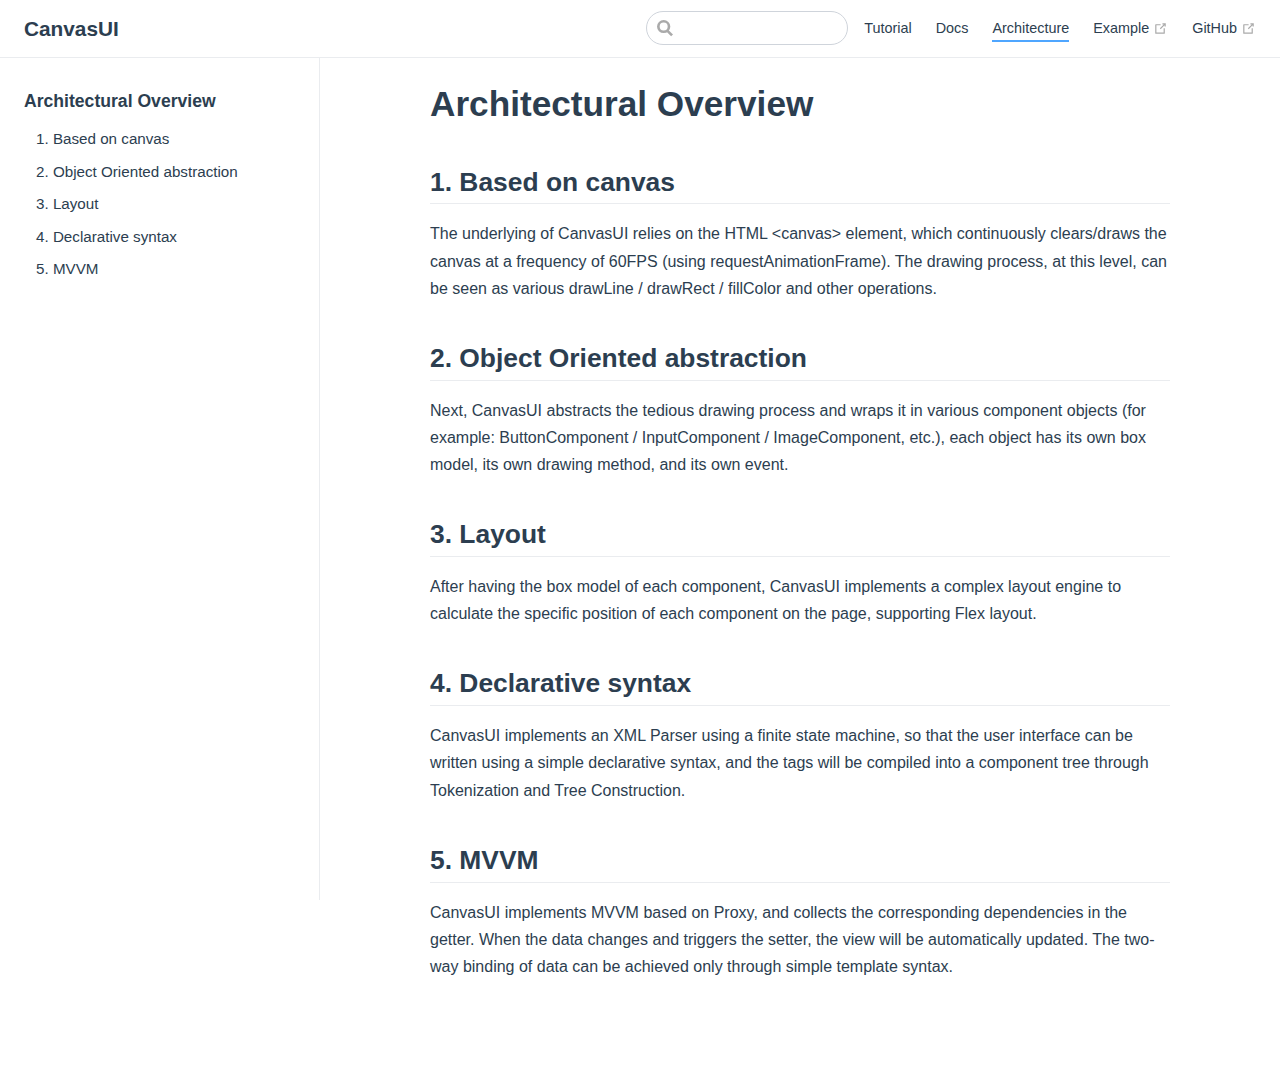
==== commit de3b6e29: "API Docs" ====
--- a/architecture/index.html
+++ b/architecture/index.html
@@ -8,12 +8,14 @@
     
     <meta name="description" content="A canvas-based UI framework">
     
-    <link rel="preload" href="/assets/css/0.styles.68cac97d.css" as="style"><link rel="preload" href="/assets/js/app.1a27c550.js" as="script"><link rel="preload" href="/assets/js/2.1fdbdfe2.js" as="script"><link rel="preload" href="/assets/js/8.9f7fbe34.js" as="script"><link rel="prefetch" href="/assets/js/3.8dc8bec0.js"><link rel="prefetch" href="/assets/js/4.f2395b78.js"><link rel="prefetch" href="/assets/js/5.ec38914c.js"><link rel="prefetch" href="/assets/js/6.1f639627.js"><link rel="prefetch" href="/assets/js/7.fabf9ad3.js"><link rel="prefetch" href="/assets/js/9.e9fbf378.js">
+    <link rel="preload" href="/assets/css/0.styles.68cac97d.css" as="style"><link rel="preload" href="/assets/js/app.586172ad.js" as="script"><link rel="preload" href="/assets/js/2.1fdbdfe2.js" as="script"><link rel="preload" href="/assets/js/8.52e0273a.js" as="script"><link rel="prefetch" href="/assets/js/10.3eb3dbbf.js"><link rel="prefetch" href="/assets/js/3.bd73de61.js"><link rel="prefetch" href="/assets/js/4.f2395b78.js"><link rel="prefetch" href="/assets/js/5.ec38914c.js"><link rel="prefetch" href="/assets/js/6.1f639627.js"><link rel="prefetch" href="/assets/js/7.9c7c0683.js"><link rel="prefetch" href="/assets/js/9.1ac0b45a.js">
     <link rel="stylesheet" href="/assets/css/0.styles.68cac97d.css">
   </head>
   <body>
     <div id="app" data-server-rendered="true"><div class="theme-container"><header class="navbar"><div class="sidebar-button"><svg xmlns="http://www.w3.org/2000/svg" aria-hidden="true" role="img" viewBox="0 0 448 512" class="icon"><path fill="currentColor" d="M436 124H12c-6.627 0-12-5.373-12-12V80c0-6.627 5.373-12 12-12h424c6.627 0 12 5.373 12 12v32c0 6.627-5.373 12-12 12zm0 160H12c-6.627 0-12-5.373-12-12v-32c0-6.627 5.373-12 12-12h424c6.627 0 12 5.373 12 12v32c0 6.627-5.373 12-12 12zm0 160H12c-6.627 0-12-5.373-12-12v-32c0-6.627 5.373-12 12-12h424c6.627 0 12 5.373 12 12v32c0 6.627-5.373 12-12 12z"></path></svg></div> <a href="/" class="home-link router-link-active"><!----> <span class="site-name">CanvasUI</span></a> <div class="links"><div class="search-box"><input aria-label="Search" autocomplete="off" spellcheck="false" value=""> <!----></div> <nav class="nav-links can-hide"><div class="nav-item"><a href="/tutorial/" class="nav-link">
     Tutorial
+  </a></div><div class="nav-item"><a href="/docs/" class="nav-link">
+    Docs
   </a></div><div class="nav-item"><a href="/architecture/" aria-current="page" class="nav-link router-link-exact-active router-link-active">
     Architecture
   </a></div><div class="nav-item"><a href="/example/" target="_blank" rel="noopener noreferrer" class="nav-link external">
@@ -22,6 +24,8 @@
     GitHub
     <span><svg xmlns="http://www.w3.org/2000/svg" aria-hidden="true" focusable="false" x="0px" y="0px" viewBox="0 0 100 100" width="15" height="15" class="icon outbound"><path fill="currentColor" d="M18.8,85.1h56l0,0c2.2,0,4-1.8,4-4v-32h-8v28h-48v-48h28v-8h-32l0,0c-2.2,0-4,1.8-4,4v56C14.8,83.3,16.6,85.1,18.8,85.1z"></path> <polygon fill="currentColor" points="45.7,48.7 51.3,54.3 77.2,28.5 77.2,37.2 85.2,37.2 85.2,14.9 62.8,14.9 62.8,22.9 71.5,22.9"></polygon></svg> <span class="sr-only">(opens new window)</span></span></a></div> <!----></nav></div></header> <div class="sidebar-mask"></div> <aside class="sidebar"><nav class="nav-links"><div class="nav-item"><a href="/tutorial/" class="nav-link">
     Tutorial
+  </a></div><div class="nav-item"><a href="/docs/" class="nav-link">
+    Docs
   </a></div><div class="nav-item"><a href="/architecture/" aria-current="page" class="nav-link router-link-exact-active router-link-active">
     Architecture
   </a></div><div class="nav-item"><a href="/example/" target="_blank" rel="noopener noreferrer" class="nav-link external">
@@ -29,6 +33,6 @@
     <span><svg xmlns="http://www.w3.org/2000/svg" aria-hidden="true" focusable="false" x="0px" y="0px" viewBox="0 0 100 100" width="15" height="15" class="icon outbound"><path fill="currentColor" d="M18.8,85.1h56l0,0c2.2,0,4-1.8,4-4v-32h-8v28h-48v-48h28v-8h-32l0,0c-2.2,0-4,1.8-4,4v56C14.8,83.3,16.6,85.1,18.8,85.1z"></path> <polygon fill="currentColor" points="45.7,48.7 51.3,54.3 77.2,28.5 77.2,37.2 85.2,37.2 85.2,14.9 62.8,14.9 62.8,22.9 71.5,22.9"></polygon></svg> <span class="sr-only">(opens new window)</span></span></a></div><div class="nav-item"><a href="https://github.com/canvasui/CanvasUI" target="_blank" rel="noopener noreferrer" class="nav-link external">
     GitHub
     <span><svg xmlns="http://www.w3.org/2000/svg" aria-hidden="true" focusable="false" x="0px" y="0px" viewBox="0 0 100 100" width="15" height="15" class="icon outbound"><path fill="currentColor" d="M18.8,85.1h56l0,0c2.2,0,4-1.8,4-4v-32h-8v28h-48v-48h28v-8h-32l0,0c-2.2,0-4,1.8-4,4v56C14.8,83.3,16.6,85.1,18.8,85.1z"></path> <polygon fill="currentColor" points="45.7,48.7 51.3,54.3 77.2,28.5 77.2,37.2 85.2,37.2 85.2,14.9 62.8,14.9 62.8,22.9 71.5,22.9"></polygon></svg> <span class="sr-only">(opens new window)</span></span></a></div> <!----></nav>  <ul class="sidebar-links"><li><section class="sidebar-group depth-0"><p class="sidebar-heading open"><span>Architectural Overview</span> <!----></p> <ul class="sidebar-links sidebar-group-items"><li><a href="/architecture/#_1-based-on-canvas" class="sidebar-link">1. Based on canvas</a><ul class="sidebar-sub-headers"></ul></li><li><a href="/architecture/#_2-object-oriented-abstraction" class="sidebar-link">2. Object Oriented abstraction</a><ul class="sidebar-sub-headers"></ul></li><li><a href="/architecture/#_3-layout" class="sidebar-link">3. Layout</a><ul class="sidebar-sub-headers"></ul></li><li><a href="/architecture/#_4-declarative-syntax" class="sidebar-link">4. Declarative syntax</a><ul class="sidebar-sub-headers"></ul></li><li><a href="/architecture/#_5-mvvm" class="sidebar-link">5. MVVM</a><ul class="sidebar-sub-headers"></ul></li></ul></section></li></ul> </aside> <main class="page"> <div class="theme-default-content content__default"><h1 id="architectural-overview"><a href="#architectural-overview" class="header-anchor">#</a> Architectural Overview</h1> <h2 id="_1-based-on-canvas"><a href="#_1-based-on-canvas" class="header-anchor">#</a> 1. Based on canvas</h2> <p>The underlying of CanvasUI relies on the HTML &lt;canvas&gt; element, which continuously clears/draws the canvas at a frequency of 60FPS (using requestAnimationFrame). The drawing process, at this level, can be seen as various drawLine / drawRect / fillColor and other operations.</p> <h2 id="_2-object-oriented-abstraction"><a href="#_2-object-oriented-abstraction" class="header-anchor">#</a> 2. Object Oriented abstraction</h2> <p>Next, CanvasUI abstracts the tedious drawing process and wraps it in various component objects (for example: ButtonComponent / InputComponent / ImageComponent, etc.), each object has its own box model, its own drawing method, and its own event.</p> <h2 id="_3-layout"><a href="#_3-layout" class="header-anchor">#</a> 3. Layout</h2> <p>After having the box model of each component, CanvasUI implements a complex layout engine to calculate the specific position of each component on the page, supporting Flex layout.</p> <h2 id="_4-declarative-syntax"><a href="#_4-declarative-syntax" class="header-anchor">#</a> 4. Declarative syntax</h2> <p>CanvasUI implements an XML Parser using a finite state machine, so that the user interface can be written using a simple declarative syntax, and the tags will be compiled into a component tree through Tokenization and Tree Construction.</p> <h2 id="_5-mvvm"><a href="#_5-mvvm" class="header-anchor">#</a> 5. MVVM</h2> <p>CanvasUI implements MVVM based on Proxy, and collects the corresponding dependencies in the getter. When the data changes and triggers the setter, the view will be automatically updated. The two-way binding of data can be achieved only through simple template syntax.</p></div> <footer class="page-edit"><!----> <!----></footer> <!----> </main></div><div class="global-ui"></div></div>
-    <script src="/assets/js/app.1a27c550.js" defer></script><script src="/assets/js/2.1fdbdfe2.js" defer></script><script src="/assets/js/8.9f7fbe34.js" defer></script>
+    <script src="/assets/js/app.586172ad.js" defer></script><script src="/assets/js/2.1fdbdfe2.js" defer></script><script src="/assets/js/8.52e0273a.js" defer></script>
   </body>
 </html>
